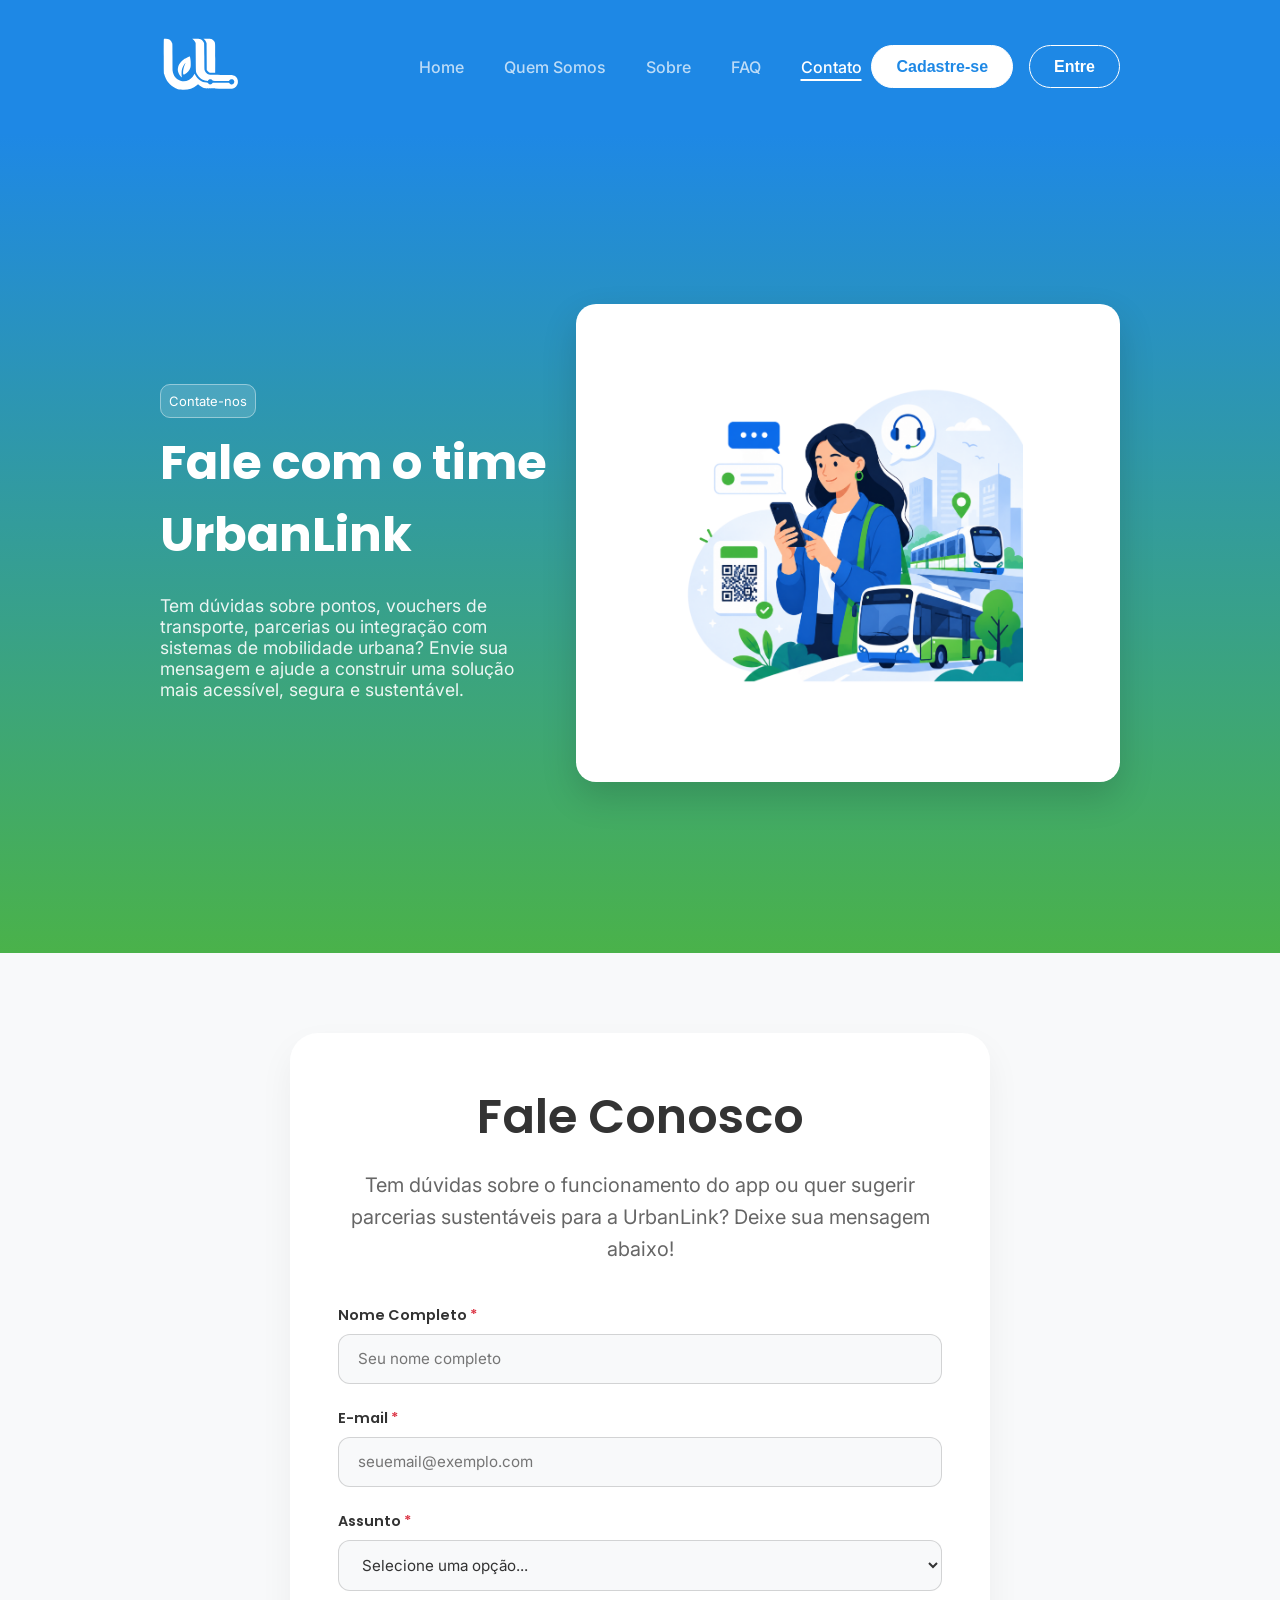
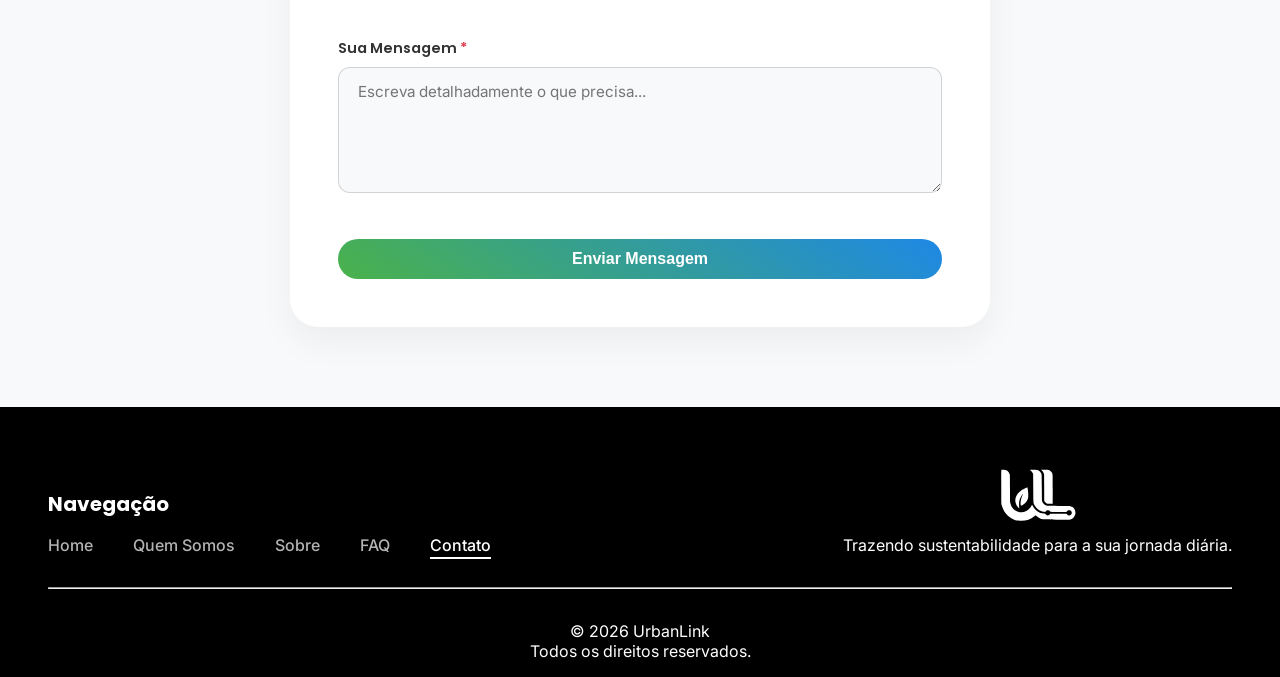
==== pages/contato.html @ 46130bcb "Merge pull request #11 from challenge2026-Andres/responsividade-home adiciona responsividade a pagin" ====
<!DOCTYPE html>
<html lang="pt-br">

<head>
  <meta charset="UTF-8" />
  <meta name="viewport" content="width=device-width, initial-scale=1.0" />
  <link rel="icon" type="image/x-icon" href="assets/logo_UrbanLink_branca.svg" />

  <!-- Estilos padrao -->
  <link rel="stylesheet" href="../css/styles.css" />

  <!-- Estilos pagina contato.html -->
  <link rel="stylesheet" href="../css/contato.css" />

  <!-- Google fonts: Poppins e Montserrat -->
  <link rel="preconnect" href="https://fonts.googleapis.com" />
  <link rel="preconnect" href="https://fonts.gstatic.com" crossorigin />
  <link
    href="https://fonts.googleapis.com/css2?family=Inter:ital,opsz,wght@0,14..32,100..900;1,14..32,100..900&family=Poppins:ital,wght@0,100;0,200;0,300;0,400;0,500;0,600;0,700;0,800;0,900;1,100;1,200;1,300;1,400;1,500;1,600;1,700;1,800;1,900&display=swap"
    rel="stylesheet" />

  <title>UrbanLink</title>
</head>

<body>
  <nav>
    <a class="logo" href="index.html">
      <img src="../assets/logo_UrbanLink_branca.svg" alt="logo da UrbanLink" />
    </a>

    <button class="menu-hamburguer" id="menu-hamburguer" aria-label="Abrir menu">
      ☰
    </button>

    <ul class="nav-links">
      <li><a href="../index.html">Home</a></li>
      <li><a href="quemSomos.html">Quem Somos</a></li>
      <li><a href="sobre.html">Sobre</a></li>
      <li><a href="faq.html">FAQ</a></li>
      <li><a href="contato.html" id="active_link">Contato</a></li>
    </ul>

    <div class="nav-buttons">
      <button class="btn-branco">Cadastre-se</button>
      <button class="btn-vazado">Entre</button>
    </div>
  </nav>

  <header>
    <div class="texto-header">
      <div class="mb-1">
        <span class="caixa-destacada">Contate-nos</span>
      </div>
      <h1>Fale com o time UrbanLink</h1>

      <p>
        Tem dúvidas sobre pontos, vouchers de transporte, parcerias ou integração
        com sistemas de mobilidade urbana? Envie sua mensagem e ajude a construir
        uma solução mais acessível, segura e sustentável.
      </p>
    </div>
    </div>
    <div class="logo-header">
      <img src="../assets/contato-page-banner.png" alt="Logo grande da UrbanLink" />
    </div>
  </header>

  <main class="contato-main">
    <section class="contato-section">
      <div class="contato-intro">
        <h1>Fale Conosco</h1>
        <p>Tem dúvidas sobre o funcionamento do app ou quer sugerir parcerias sustentáveis para a UrbanLink? Deixe sua
          mensagem abaixo!</p>
      </div>

      <div class="form-container">
        <form id="form-contato">
          <div class="form-group">
            <label for="nome">Nome Completo <span class="texto-vermelho">*</span></label>
            <input type="text" id="nome" name="nome" placeholder="Seu nome completo" required />
          </div>

          <div class="form-group">
            <label for="email">E-mail <span class="texto-vermelho">*</span></label>
            <input type="email" id="email" name="email" placeholder="seuemail@exemplo.com" required />
          </div>

          <div class="form-group">
            <label for="assunto">Assunto <span class="texto-vermelho">*</span></label>
            <select id="assunto" name="assunto" required>
              <option value="">Selecione uma opção...</option>
              <option value="duvida">Dúvidas sobre Pontuações</option>
              <option value="suporte">Suporte com Vouchers</option>
              <option value="parceria">Parcerias de Mobilidade</option>
              <option value="sugestao">Sugestões / Outros</option>
            </select>
            <span class="error-message" id="error-assunto"></span>
          </div>

          <div class="form-group">
            <label for="mensagem">Sua Mensagem <span class="texto-vermelho">*</span></label>
            <textarea id="mensagem" name="mensagem" rows="5" placeholder="Escreva detalhadamente o que precisa..."
              required></textarea>
            <span class="error-message" id="error-mensagem"></span>
          </div>

          <button type="submit" id="btn-enviar" class="btn-azul">Enviar Mensagem</button>
          <div id="form-feedback" class="feedback-box"></div>
        </form>
      </div>
    </section>
  </main>

  <footer>
    <div class="footer-container">
      <div class="footer-links">
        <h4>Navegação</h4>
        <ul class="footer-ul">
          <li><a href="../index.html">Home</a></li>
          <li><a href="quemSomos.html">Quem Somos</a></li>
          <li>
            <a href="sobre.html">Sobre</a>
          </li>
          <li><a href="faq.html">FAQ</a></li>
          <li><a href="contato.html" id="active_link_footer">Contato</a></li>
        </ul>
      </div>
      <div class="footer-info">
        <img src="../assets/logo_UrbanLink_branca.svg" alt="logo da UrbanLink" />
        <p>Trazendo sustentabilidade para a sua jornada diária.</p>
      </div>
    </div>
    <hr />
    <div class="footer-bottom">
      <p>&copy; 2026 UrbanLink</p>
      <p>Todos os direitos reservados.</p>
    </div>
  </footer>
</body>

</html>
---- css/styles.css ----
/* RESET BÁSICO */
* {
    margin: 0;
    padding: 0;
    box-sizing: border-box;
}

html,
body {
    width: 100%;
    min-height: 100vh;
}

/* VARIÁVEIS DE TEMA (:root) */
:root {
    /* Paleta de Cores Primárias */
    --color-green-light: #8cc63f;
    --color-green-primary: #4ab24a;
    --color-blue-primary: #1e88e5;
    --color-blue-dark: #1565c0;

    /* Cores de Fundo */
    --color-bg-main: #f8f9fa;
    /* Fundo geral da página */
    --color-bg-card: #ffffff;
    /* Fundo para cards */
    --color-bg-dark: #121212;
    --color-card-soft: #eef8e6;
    /* Fundo para footer */

    /* Cores de Texto */
    --color-text-main: #333333;
    /* Texto principal */
    --color-text-muted: #666666;
    /* Texto secundário */
    --color-text-light: #ffffff;
    /* Texto sobre fundos escuros */

    /* Cores de Feedback / Ações */
    --color-success: #28a745;
    --color-warning: #ffc107;
    --color-danger: #dc3545;

    /* Tipografia */
    --font-text: 'Inter', sans-serif;
    /* Para parágrafos e textos gerais */
    --font-title: 'Poppins', sans-serif;
    /* Para títulos e destaques */
    --font-size-base: 20px;
    --font-size-title: 3rem;
    --font-size-subtitle: 1.1rem;
    --font-size-title-card: 2rem;
}

body {
    /* Aplicando a fonte Inter no site inteiro por padrão */
    font-family: var(--font-text);
    font-size: var(--font-size-base);
    color: var(--color-text-main);
    background-color: var(--color-bg-main);
}

h1,
h2,
h3,
h4,
h5,
h6 {
    /* aplicando a fonte Poppins somente nos títulos */
    font-family: var(--font-title);
    color: var(--color-text-main);
    font-weight: 600;
    margin-bottom: 1rem;
}

/* padding dos sections, header, etc */
header,
section {
    padding: 4rem 10rem;
}

/* Navbar */
nav {
    display: flex;
    justify-content: space-between;
    align-items: center;
    padding: 1.5rem 10rem;
    width: 100%;
    background-color: var(--color-blue-primary);
    position: relative;
}

/* logo na navbar */
.logo img {
    height: auto;
    max-height: 80px;
}

/* links de navegacao entre paginas */
.nav-links {
    display: flex;
    list-style: none;
    gap: 2.5rem;
    position: absolute;
    left: 50%;
    transform: translateX(-50%);
    top: 50%;
    transform: translate(-50%, -50%);
    font-weight: 500;
    font-size: 16px;
}

.nav-links a {
    text-decoration: none;
    color: var(--color-text-light);
    transition: 0.3s ease;
    opacity: 0.7;
}

a:hover {
    opacity: 1;
}

#active_link {
    text-decoration: underline;
    text-decoration-color: var(--color-text-light);
    text-decoration-thickness: 2px;
    text-underline-offset: 6px;
    opacity: 1;
}

/* botoes navbar */
.nav-buttons {
    display: flex;
    gap: 1rem;
}

button {
    padding: 0.7rem 1.5rem;
    border-radius: 50px;
    font-size: 1rem;
    font-weight: bold;
    cursor: pointer;
    transition: 0.3s ease
}

.btn-branco {
    background-color: var(--color-text-light);
    color: var(--color-blue-primary);
    border: 1px solid var(--color-text-light);
}

.btn-branco:hover {
    opacity: 0.9;
    transform: translateY(-1px);
}

.btn-azul {
    background-color: var(--color-blue-primary);
    color: var(--color-text-light);
    border: 1px solid var(--color-blue-primary);
}

.btn-azul:hover {
    opacity: 0.9;
    transform: translateY(-1px);
}

.btn-vazado {
    background-color: transparent;
    color: var(--color-text-light);
    border: 1px solid var(--color-text-light);
}

.btn-vazado:hover {
    background-color: var(--color-text-light);
    color: var(--color-blue-primary);
    transform: translateY(-1px);
}

.menu-hamburguer {
    display: none;
    background-color: transparent;
    border: none;
    color: var(--color-text-light);
    font-size: 2rem;
    padding: 0;
}

/* header */
header {
    display: flex;
    align-items: center;
    justify-content: space-between;
    background: linear-gradient(180deg, var(--color-blue-primary), var(--color-green-primary));
    min-height: calc(100vh - 80px);

}

.texto-header {
    flex: 1;
    color: var(--color-text-light);
}


.texto-header h1 {
    font-size: var(--font-size-title);
    margin-bottom: 1.5rem;
    color: var(--color-text-light);
    font-weight: bold;
}

.texto-header p {
    font-size: var(--font-size-subtitle);
    opacity: 0.9;
    max-width: 90%;
}

.logo-header {
    flex: 1;
    display: flex;
    justify-content: center;
    align-items: center;
    background-color: var(--color-bg-card);
    padding: 4rem;
    border-radius: 20px;
    box-shadow: 0 15px 35px rgba(0, 0, 0, 0.15);
}

.logo-header img {
    width: 100%;
    max-width: 350px;
    height: auto;
}

/* footer */

footer {
    background-color: #000;
    color: var(--color-text-light);
    padding: 3rem 3rem 1rem;
}

.footer-container {
    display: flex;
    justify-content: space-between;
    align-items: end;
}

.footer-links h4 {
    color: var(--color-text-light);
    font-weight: bold;
}

.footer-ul {
    display: flex;
    list-style: none;
    gap: 2.5rem;
    font-weight: 500;
    font-size: 16px;
}

.footer-ul a {

    text-decoration: none;
    color: var(--color-text-light);
    transition: 0.3s ease;
    opacity: 0.7;

}

.footer-ul a:hover {
    opacity: 1;
}

#active_link_footer {
    text-decoration: underline;
    text-decoration-color: var(--color-text-light);
    text-decoration-thickness: 2px;
    text-underline-offset: 6px;
    opacity: 1;
}

.footer-info {
    display: flex;
    flex-direction: column;
    font-size: 16px;

}

.footer-info img {
    max-height: 80px;
}

footer hr {
    margin: 2rem 0;
}

.footer-bottom {
    text-align: center;
    font-size: 16px;
}

.caixa-destacada {
    background-color: rgba(255, 255, 255, 0.15);
    padding: 0.5rem;
    font-size: small;
    border-radius: 10px;
    border-color: rgba(255, 255, 255, 0.4);
    border-style: solid;
    border-width: 1px;
}

.mb-1 {
    margin-bottom: 1rem;
}

.texto-vermelho {
    color: var(--color-danger);
}

@media (max-width: 1200px) {

    header,
    section {
        padding: 4rem 4rem;
    }

    nav {
        padding: 1.5rem 4rem;
    }

    /* header */

    .texto-header h1 {
        margin-bottom: 1rem;
    }

}

/* RESPONSIVIDADE GERAL */

/* Notebook menor */
@media (max-width: 1200px) {
    :root {
        --font-size-base: 18px;
        --font-size-title: 2.4rem;
        --font-size-title-card: 1.8rem;
    }

    header,
    section {
        padding: 4rem 4rem;
    }

    nav {
        padding: 1.5rem 4rem;
    }

    .nav-links {
        gap: 1.5rem;
        font-size: 14px;
    }

    .logo img {
        max-height: 65px;
    }

    .nav-buttons {
        gap: 0.5rem;
    }

    button {
        padding: 0.65rem 1.1rem;
        font-size: 0.9rem;
    }

    .logo-header {
        padding: 3rem;
    }

    .logo-header img {
        max-width: 300px;
    }
}

/* Tablet */
@media (max-width: 900px) {
    :root {
        --font-size-base: 17px;
        --font-size-title: 2.2rem;
        --font-size-subtitle: 1rem;
        --font-size-title-card: 1.7rem;
    }

    nav {
        padding: 1.2rem 2rem;
    }

    header {
        flex-direction: column;
        text-align: center;
        gap: 2.5rem;
        min-height: auto;
        padding: 4rem 2rem;
    }

    .texto-header p {
        max-width: 100%;
    }

    .logo-header {
        width: 100%;
        max-width: 480px;
        padding: 2.5rem;
    }

    .footer-container {
        flex-direction: column;
        align-items: flex-start;
        gap: 2rem;
    }

    .footer-ul {
        flex-wrap: wrap;
        gap: 1.2rem;
    }
}

/* Celular */
@media (max-width: 600px) {
    :root {
        --font-size-base: 16px;
        --font-size-title: 2rem;
        --font-size-subtitle: 1rem;
        --font-size-title-card: 1.6rem;
    }

    header,
    section {
        padding: 3rem 1.5rem;
    }

    nav {
        padding: 1rem 1.5rem;
    }

    .logo img {
        max-height: 50px;
    }

    .menu-hamburguer {
        display: block;
    }

    .nav-buttons {
        display: none;
    }

    .nav-links {
        display: none;
        position: absolute;
        top: 100%;
        left: 0;
        transform: none;
        width: 100%;
        background-color: var(--color-blue-primary);
        flex-direction: column;
        align-items: center;
        gap: 1.2rem;
        padding: 1.5rem 0;
        font-size: 16px;
        z-index: 10;
    }

    .nav-links.active {
        display: flex;
    }

    .texto-header h1 {
        line-height: 1.15;
    }

    .logo-header {
        padding: 2rem;
    }

    .logo-header img {
        max-width: 240px;
    }

    footer {
        padding: 3rem 1.5rem 1rem;
    }

    .footer-ul {
        flex-direction: column;
        gap: 0.8rem;
    }

    .footer-info img {
        max-height: 60px;
    }
}
---- css/contato.css ----
.contato-main {
    background-color: var(--color-bg-main);
    min-height: calc(100vh - 160px);
    display: flex;
    justify-content: center;
    align-items: center;
    padding: 5rem 10rem;
}

.contato-section {
    background-color: var(--color-bg-card);
    width: 100%;
    max-width: 700px;
    padding: 3rem;
    border-radius: 28px;
    box-shadow: 0 15px 35px rgba(0, 0, 0, 0.05);
}

.contato-intro {
    text-align: center;
    margin-bottom: 2.5rem;
}

.contato-intro h1 {
    font-family: "Poppins", sans-serif;
    color: var(--color-text-main);
    font-size: var(--font-size-title);
    margin-bottom: 1rem;
}

.contato-intro p {
    font-family: "Inter", sans-serif;
    color: var(--color-text-muted);
    font-size: var(--font-size-paragraph);
    line-height: 1.6;
}

.form-group {
    display: flex;
    flex-direction: column;
    margin-bottom: 1.5rem;
}

.form-group label {
    font-family: "Poppins", sans-serif;
    font-weight: 600;
    font-size: 0.9rem;
    color: var(--color-text-main);
    margin-bottom: 0.5rem;
}

.form-group input,
.form-group select,
.form-group textarea {
    font-family: "Inter", sans-serif;
    padding: 0.9rem 1.2rem;
    border: 1px solid #00000027;
    border-radius: 12px;
    font-size: 0.95rem;
    color: var(--color-text-main);
    background-color: var(--color-bg-main);
    transition: all 0.3s ease;
    width: 100%;
}

.form-group input:focus,
.form-group select:focus,
.form-group textarea:focus {
    outline: none;
    border-color: var(--color-blue-primary);
    box-shadow: 0 0 0 4px rgba(30, 136, 229, 0.15);
    background-color: var(--color-bg-card);
}

.error-message {
    font-family: "Inter", sans-serif;
    color: var(--color-error);
    font-size: 0.8rem;
    margin-top: 0.4rem;
    font-weight: 500;
    min-height: 1rem;
}

#btn-enviar {
    width: 100%;
    background: linear-gradient(-145deg, var(--color-blue-primary), var(--color-green-primary));
    border: none;
}

.feedback-box {
    font-family: "Inter", sans-serif;
    margin-top: 1.5rem;
    padding: 1rem;
    border-radius: 12px;
    text-align: center;
    font-weight: 600;
    display: none;
}

.feedback-box.success {
    display: block;
    background-color: #eef8e6;
    color: var(--color-success);
    border: 1px solid var(--color-success);
}

.feedback-box.error {
    display: block;
    background-color: #fde8e8;
    color: var(--color-error);
    border: 1px solid var(--color-error);
}

@media (max-width: 1024px) {
    .contato-main {
        padding: 4rem 5rem;
    }
}

@media (max-width: 768px) {
    .contato-main {
        padding: 3rem 2rem;
    }

    .contato-section {
        padding: 2rem;
    }
}

@media (max-width: 480px) {
    .contato-main {
        padding: 2rem 1rem;
    }

    .contato-section {
        padding: 1.5rem 1.2rem;
        border-radius: 20px;
    }

    .contato-intro h1 {
        font-size: 1.8rem;
    }

    .form-group input,
    .form-group select,
    .form-group textarea {
        padding: 0.8rem 1rem;
    }
}
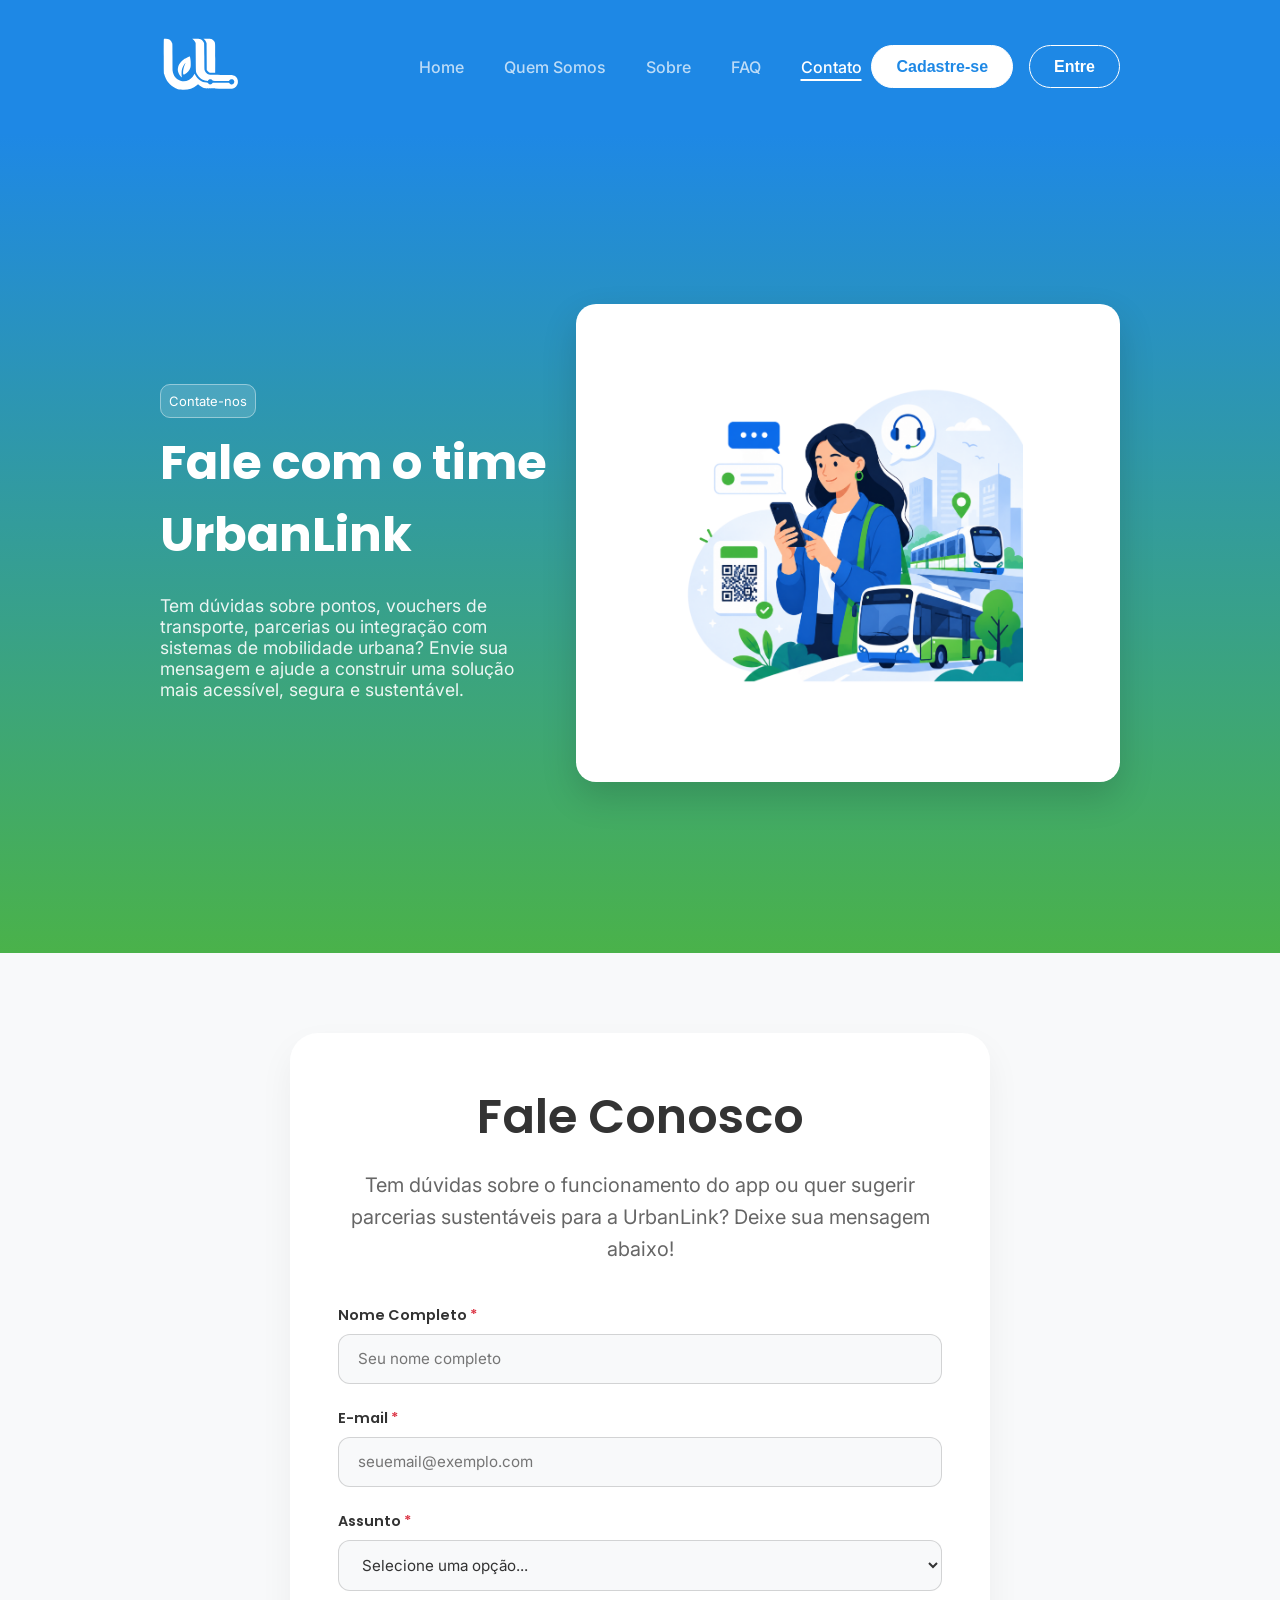
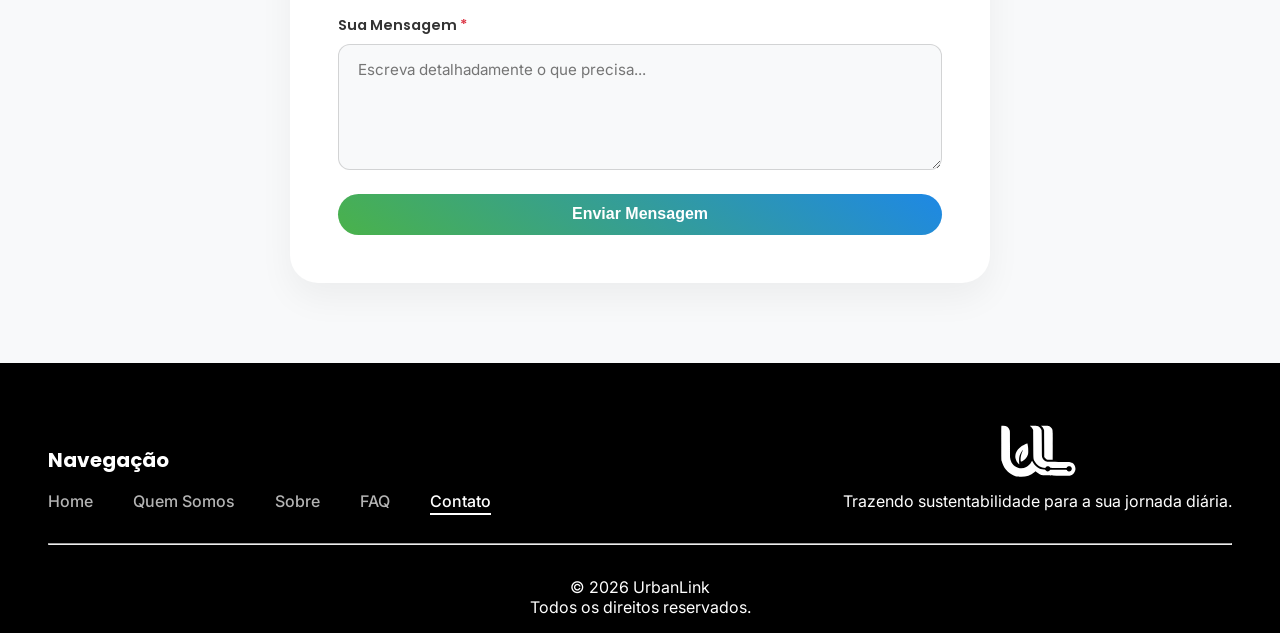
==== commit d4573ccb: "Merge pull request #14 from challenge2026-Andres/responsividade-contato adiciona responsividade da p" ====
--- a/pages/contato.html
+++ b/pages/contato.html
@@ -24,7 +24,7 @@
 
 <body>
   <nav>
-    <a class="logo" href="index.html">
+    <a class="logo" href="../index.html">
       <img src="../assets/logo_UrbanLink_branca.svg" alt="logo da UrbanLink" />
     </a>
 
@@ -32,7 +32,7 @@
       ☰
     </button>
 
-    <ul class="nav-links">
+    <ul class="nav-links" id="nav-links">
       <li><a href="../index.html">Home</a></li>
       <li><a href="quemSomos.html">Quem Somos</a></li>
       <li><a href="sobre.html">Sobre</a></li>
@@ -58,7 +58,6 @@
         com sistemas de mobilidade urbana? Envie sua mensagem e ajude a construir
         uma solução mais acessível, segura e sustentável.
       </p>
-    </div>
     </div>
     <div class="logo-header">
       <img src="../assets/contato-page-banner.png" alt="Logo grande da UrbanLink" />
--- a/css/contato.css
+++ b/css/contato.css
@@ -72,78 +72,96 @@
     background-color: var(--color-bg-card);
 }
 
-.error-message {
-    font-family: "Inter", sans-serif;
-    color: var(--color-error);
-    font-size: 0.8rem;
-    margin-top: 0.4rem;
-    font-weight: 500;
-    min-height: 1rem;
-}
-
 #btn-enviar {
     width: 100%;
     background: linear-gradient(-145deg, var(--color-blue-primary), var(--color-green-primary));
     border: none;
 }
 
-.feedback-box {
-    font-family: "Inter", sans-serif;
-    margin-top: 1.5rem;
-    padding: 1rem;
-    border-radius: 12px;
-    text-align: center;
-    font-weight: 600;
-    display: none;
-}
+/* RESPONSIVIDADE CONTATO */
 
-.feedback-box.success {
-    display: block;
-    background-color: #eef8e6;
-    color: var(--color-success);
-    border: 1px solid var(--color-success);
-}
+/* Notebook menor */
+@media (max-width: 1200px) {
+    .contato-main {
+        padding: 5rem 4rem;
+    }
 
-.feedback-box.error {
-    display: block;
-    background-color: #fde8e8;
-    color: var(--color-error);
-    border: 1px solid var(--color-error);
-}
-
-@media (max-width: 1024px) {
-    .contato-main {
-        padding: 4rem 5rem;
+    .contato-section {
+        max-width: 680px;
     }
 }
 
-@media (max-width: 768px) {
+/* Tablet */
+@media (max-width: 900px) {
     .contato-main {
-        padding: 3rem 2rem;
+        min-height: auto;
+        padding: 4rem 2rem;
+        align-items: flex-start;
     }
 
     .contato-section {
-        padding: 2rem;
+        max-width: 100%;
+        padding: 2.5rem;
+    }
+
+    .contato-intro {
+        margin-bottom: 2rem;
+    }
+
+    .contato-intro h1 {
+        font-size: var(--font-size-title);
     }
 }
 
-@media (max-width: 480px) {
+/* Celular */
+@media (max-width: 600px) {
     .contato-main {
-        padding: 2rem 1rem;
+        padding: 3rem 1.5rem;
     }
 
     .contato-section {
-        padding: 1.5rem 1.2rem;
+        padding: 1.5rem;
         border-radius: 20px;
+    }
+
+    .contato-intro {
+        text-align: left;
+        margin-bottom: 2rem;
     }
 
     .contato-intro h1 {
         font-size: 1.8rem;
+        line-height: 1.2;
+    }
+
+    .contato-intro p {
+        font-size: 1rem;
+        line-height: 1.5;
+    }
+
+    .form-group {
+        margin-bottom: 1.2rem;
+    }
+
+    .form-group label {
+        font-size: 0.85rem;
     }
 
     .form-group input,
     .form-group select,
     .form-group textarea {
         padding: 0.8rem 1rem;
+        font-size: 0.9rem;
+        border-radius: 10px;
     }
-}+
+    #btn-enviar {
+        padding: 0.85rem 1rem;
+        font-size: 0.95rem;
+    }
+
+    .feedback-box {
+        font-size: 0.9rem;
+        padding: 0.9rem;
+    }
+}
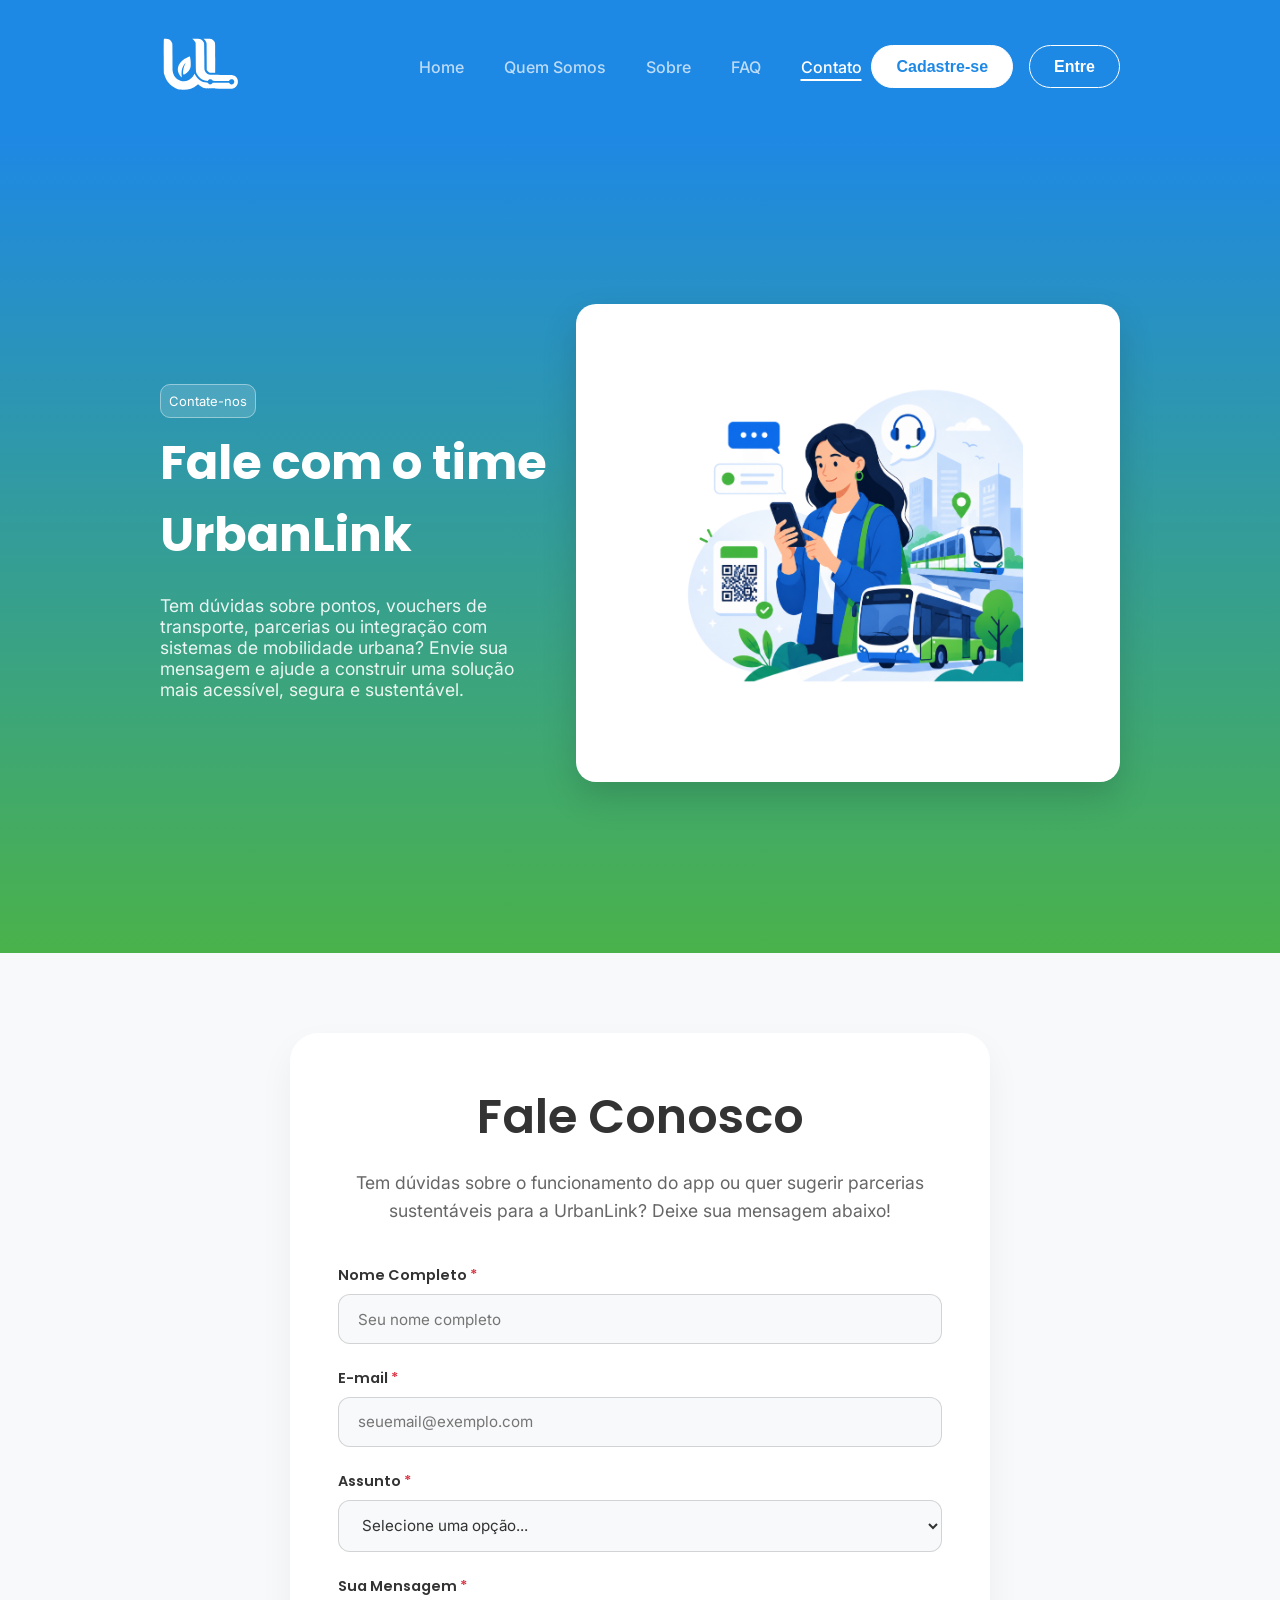
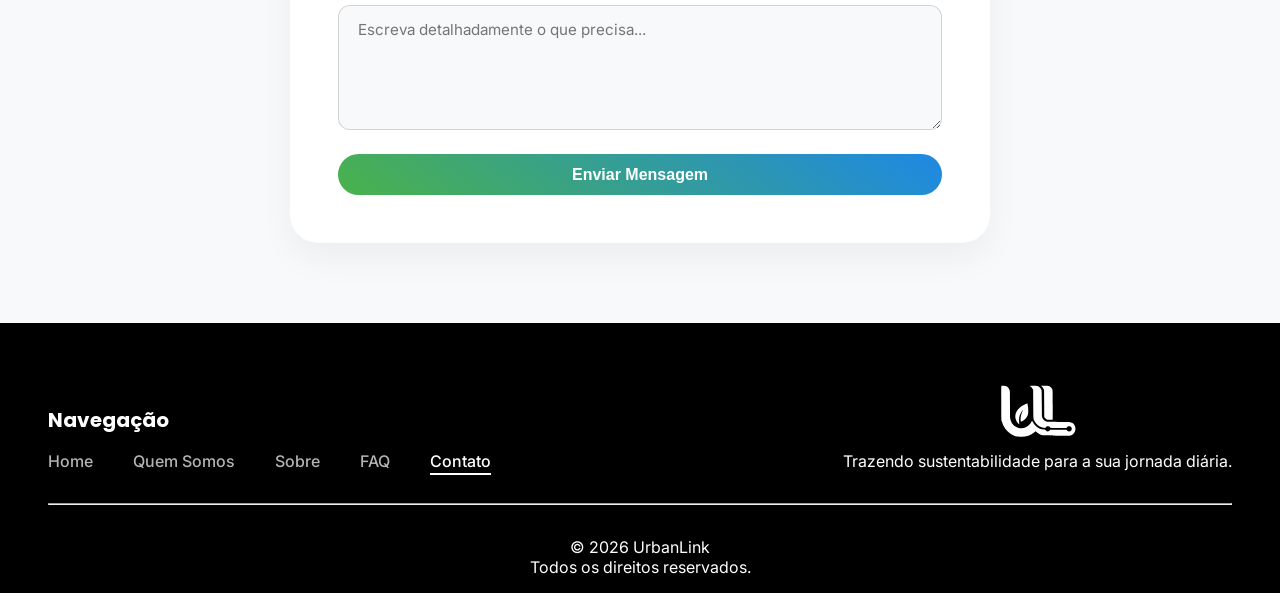
==== commit 185f0cd4: "adiciona validacao no form de contato" ====
--- a/pages/contato.html
+++ b/pages/contato.html
@@ -4,7 +4,7 @@
 <head>
   <meta charset="UTF-8" />
   <meta name="viewport" content="width=device-width, initial-scale=1.0" />
-  <link rel="icon" type="image/x-icon" href="assets/logo_UrbanLink_branca.svg" />
+  <link rel="icon" type="image/x-icon" href="../assets/logosUrbanLink/logo_UrbanLink_branca.svg" />
 
   <!-- Estilos padrao -->
   <link rel="stylesheet" href="../css/styles.css" />
@@ -25,7 +25,7 @@
 <body>
   <nav>
     <a class="logo" href="../index.html">
-      <img src="../assets/logo_UrbanLink_branca.svg" alt="logo da UrbanLink" />
+      <img src="../assets/logosUrbanLink/logo_UrbanLink_branca.svg" alt="logo da UrbanLink" />
     </a>
 
     <button class="menu-hamburguer" id="menu-hamburguer" aria-label="Abrir menu">
@@ -60,7 +60,8 @@
       </p>
     </div>
     <div class="logo-header">
-      <img src="../assets/contato-page-banner.png" alt="Logo grande da UrbanLink" />
+      <img src="../assets/banners/contato-page-banner.png"
+        alt="Ilustração de atendimento digital da UrbanLink com mensagens, celular e mobilidade urbana" />
     </div>
   </header>
 
@@ -77,6 +78,7 @@
           <div class="form-group">
             <label for="nome">Nome Completo <span class="texto-vermelho">*</span></label>
             <input type="text" id="nome" name="nome" placeholder="Seu nome completo" required />
+            <span id="nome-message"></span>
           </div>
 
           <div class="form-group">
@@ -93,14 +95,14 @@
               <option value="parceria">Parcerias de Mobilidade</option>
               <option value="sugestao">Sugestões / Outros</option>
             </select>
-            <span class="error-message" id="error-assunto"></span>
           </div>
 
           <div class="form-group">
             <label for="mensagem">Sua Mensagem <span class="texto-vermelho">*</span></label>
             <textarea id="mensagem" name="mensagem" rows="5" placeholder="Escreva detalhadamente o que precisa..."
               required></textarea>
-            <span class="error-message" id="error-mensagem"></span>
+
+            <span id="message"></span>
           </div>
 
           <button type="submit" id="btn-enviar" class="btn-azul">Enviar Mensagem</button>
@@ -125,7 +127,7 @@
         </ul>
       </div>
       <div class="footer-info">
-        <img src="../assets/logo_UrbanLink_branca.svg" alt="logo da UrbanLink" />
+        <img src="../assets/logosUrbanLink/logo_UrbanLink_branca.svg" alt="Logo da UrbanLink" />
         <p>Trazendo sustentabilidade para a sua jornada diária.</p>
       </div>
     </div>
@@ -135,6 +137,8 @@
       <p>Todos os direitos reservados.</p>
     </div>
   </footer>
+  <script src="../js/script.js"></script>
+  <script src="../js/contato.js"></script>
 </body>
 
 </html>
--- a/css/styles.css
+++ b/css/styles.css
@@ -3,7 +3,9 @@
     margin: 0;
     padding: 0;
     box-sizing: border-box;
-}
+    -webkit-tap-highlight-color: transparent;
+}
+
 
 html,
 body {
@@ -285,7 +287,6 @@
     display: flex;
     flex-direction: column;
     font-size: 16px;
-
 }
 
 .footer-info img {
@@ -319,24 +320,6 @@
     color: var(--color-danger);
 }
 
-@media (max-width: 1200px) {
-
-    header,
-    section {
-        padding: 4rem 4rem;
-    }
-
-    nav {
-        padding: 1.5rem 4rem;
-    }
-
-    /* header */
-
-    .texto-header h1 {
-        margin-bottom: 1rem;
-    }
-
-}
 
 /* RESPONSIVIDADE GERAL */
 
@@ -395,6 +378,21 @@
 
     nav {
         padding: 1.2rem 2rem;
+        justify-content: space-between;
+    }
+
+    .nav-links {
+        position: relative;
+        left: 0;
+        transform: translateX(0);
+        top: 0;
+        transform: translate(0);
+        font-weight: 500;
+        font-size: 16px;
+    }
+
+    .nav-buttons {
+        display: none;
     }
 
     header {
@@ -453,12 +451,9 @@
         display: block;
     }
 
-    .nav-buttons {
-        display: none;
-    }
-
+    /* pesquisa para saber como faz animacaozinha de menu "crescendo"  */
     .nav-links {
-        display: none;
+        display: flex;
         position: absolute;
         top: 100%;
         left: 0;
@@ -468,13 +463,20 @@
         flex-direction: column;
         align-items: center;
         gap: 1.2rem;
+        z-index: 10;
+
+        max-height: 0;
+        opacity: 0;
+        overflow: hidden;
+        padding: 0;
+
+        transition: max-height 0.35s ease, opacity 0.25s ease, padding 0.3s ease;
+    }
+
+    .nav-links.active {
+        max-height: 320px;
+        opacity: 1;
         padding: 1.5rem 0;
-        font-size: 16px;
-        z-index: 10;
-    }
-
-    .nav-links.active {
-        display: flex;
     }
 
     .texto-header h1 {
@@ -498,6 +500,11 @@
         gap: 0.8rem;
     }
 
+    .footer-info {
+        margin: 0 auto;
+        text-align: center;
+    }
+
     .footer-info img {
         max-height: 60px;
     }
--- a/css/contato.css
+++ b/css/contato.css
@@ -31,7 +31,7 @@
 .contato-intro p {
     font-family: "Inter", sans-serif;
     color: var(--color-text-muted);
-    font-size: var(--font-size-paragraph);
+    font-size: var(--font-size-subtitle);
     line-height: 1.6;
 }
 
@@ -76,6 +76,19 @@
     width: 100%;
     background: linear-gradient(-145deg, var(--color-blue-primary), var(--color-green-primary));
     border: none;
+}
+
+#message {
+    color: var(--color-success);
+}
+
+#nome-message{
+    color: var(--color-danger);
+}
+
+#message, #nome-message{
+    text-align: center;
+    font-size: 1rem;
 }
 
 /* RESPONSIVIDADE CONTATO */
@@ -164,4 +177,4 @@
         font-size: 0.9rem;
         padding: 0.9rem;
     }
-}
+}
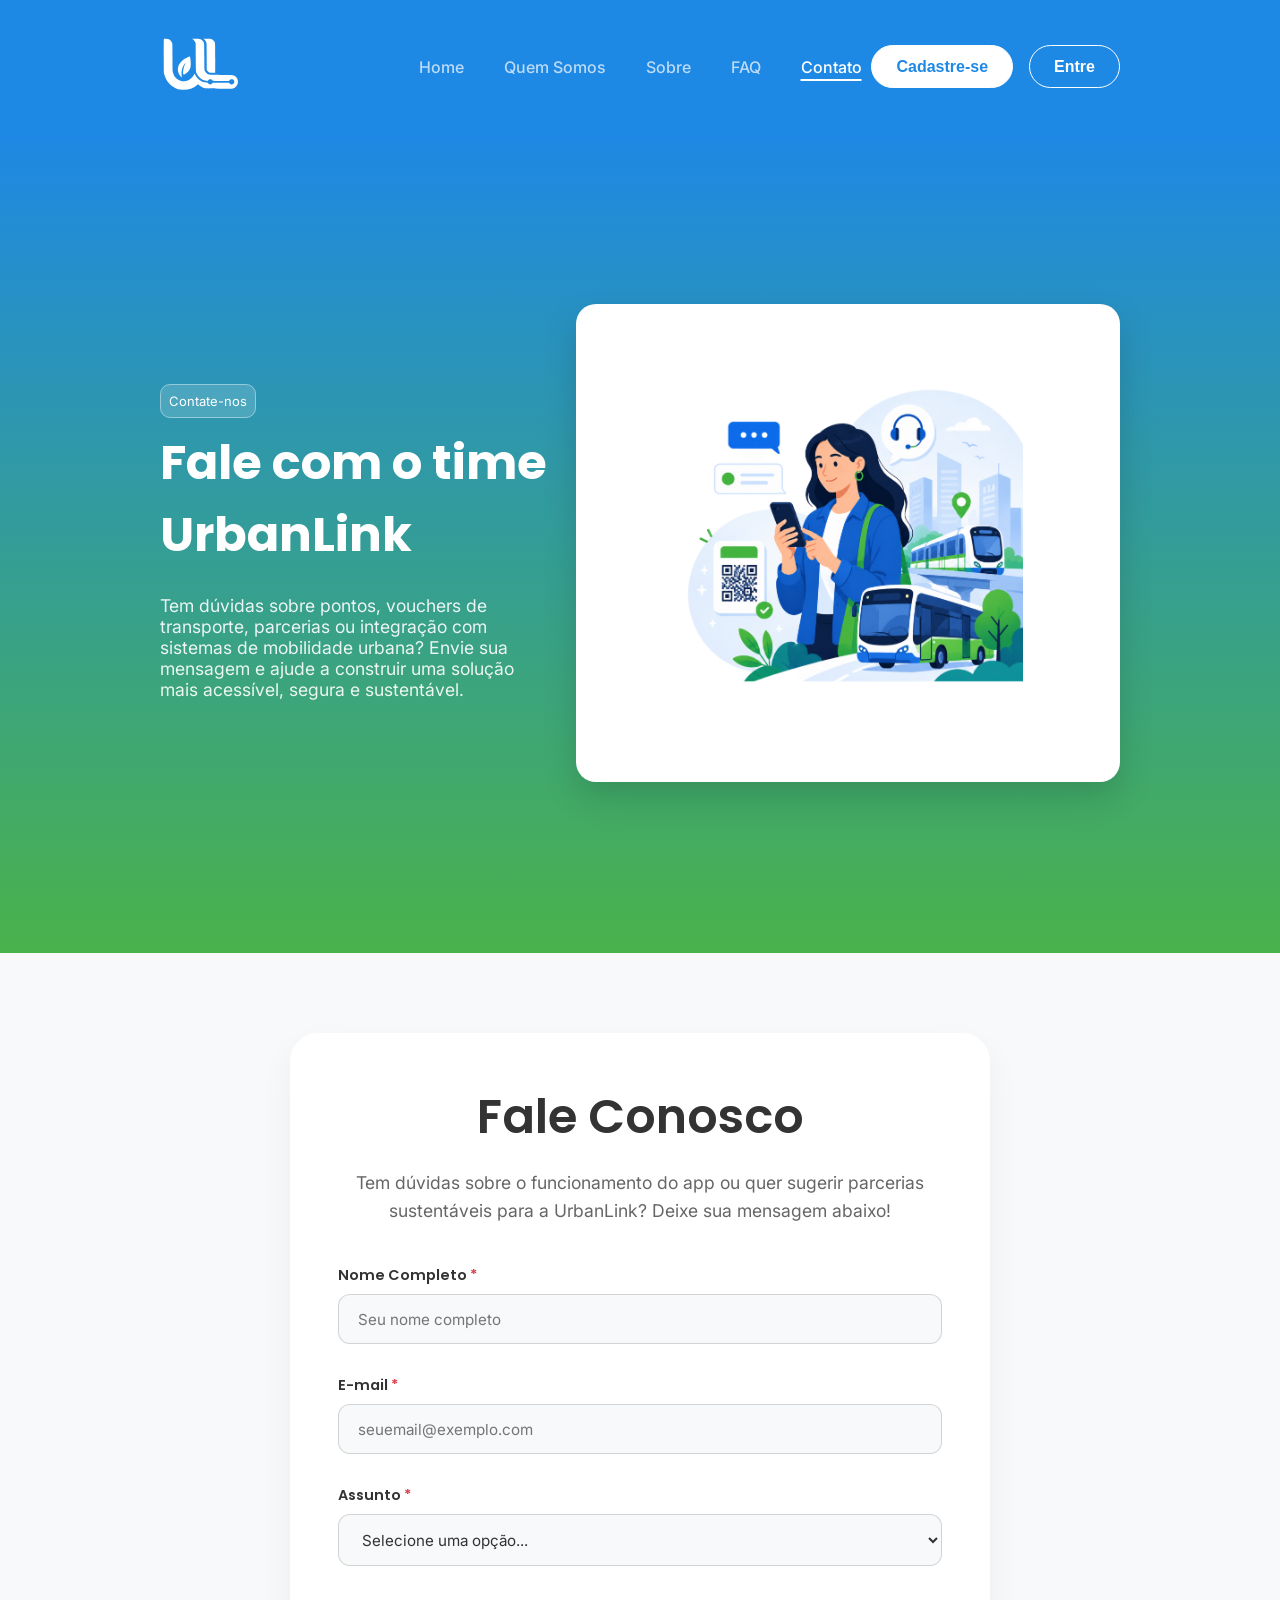
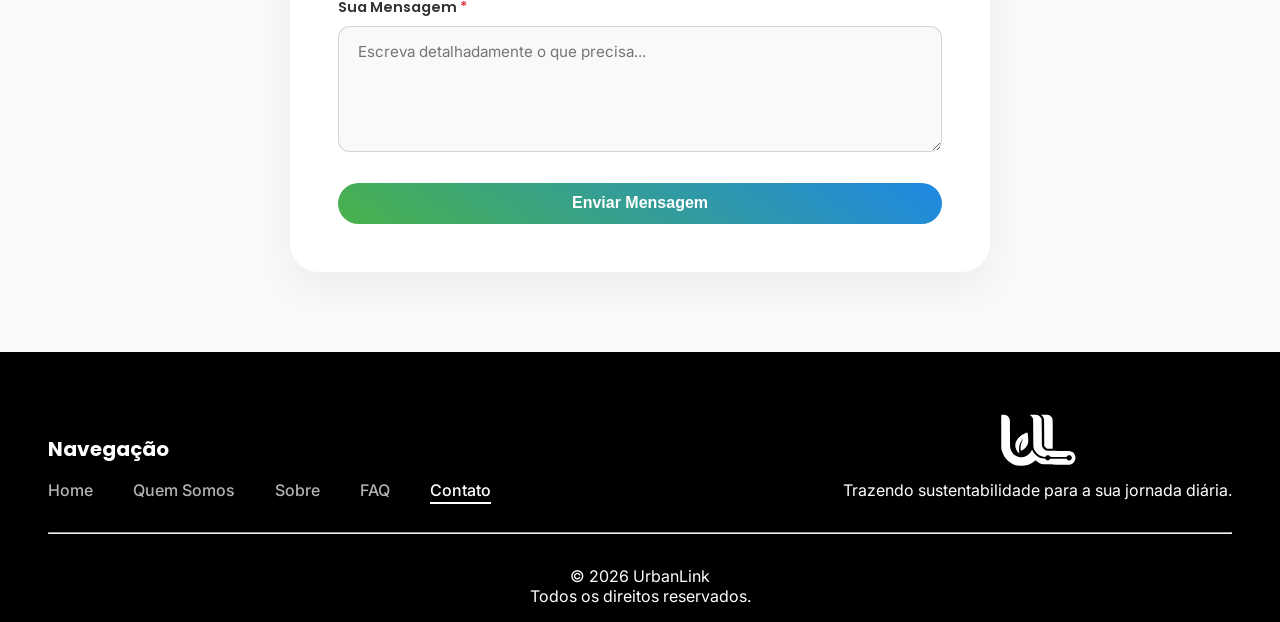
==== commit 1ea1aef4: "aprimora formulario de contato e faq" ====
--- a/pages/contato.html
+++ b/pages/contato.html
@@ -68,13 +68,13 @@
   <main class="contato-main">
     <section class="contato-section">
       <div class="contato-intro">
-        <h1>Fale Conosco</h1>
+        <h2>Fale Conosco</h2>
         <p>Tem dúvidas sobre o funcionamento do app ou quer sugerir parcerias sustentáveis para a UrbanLink? Deixe sua
           mensagem abaixo!</p>
       </div>
 
       <div class="form-container">
-        <form id="form-contato">
+        <form id="form-contato" novalidate>
           <div class="form-group">
             <label for="nome">Nome Completo <span class="texto-vermelho">*</span></label>
             <input type="text" id="nome" name="nome" placeholder="Seu nome completo" required />
@@ -84,6 +84,7 @@
           <div class="form-group">
             <label for="email">E-mail <span class="texto-vermelho">*</span></label>
             <input type="email" id="email" name="email" placeholder="seuemail@exemplo.com" required />
+            <span id="email-message"></span>
           </div>
 
           <div class="form-group">
@@ -95,6 +96,7 @@
               <option value="parceria">Parcerias de Mobilidade</option>
               <option value="sugestao">Sugestões / Outros</option>
             </select>
+            <span id="assunto-message"></span>
           </div>
 
           <div class="form-group">
@@ -102,7 +104,7 @@
             <textarea id="mensagem" name="mensagem" rows="5" placeholder="Escreva detalhadamente o que precisa..."
               required></textarea>
 
-            <span id="message"></span>
+            <span id="mensagem-message"></span>
           </div>
 
           <button type="submit" id="btn-enviar" class="btn-azul">Enviar Mensagem</button>
@@ -141,4 +143,4 @@
   <script src="../js/contato.js"></script>
 </body>
 
-</html>+</html>
--- a/css/contato.css
+++ b/css/contato.css
@@ -21,7 +21,7 @@
     margin-bottom: 2.5rem;
 }
 
-.contato-intro h1 {
+.contato-intro h2 {
     font-family: "Poppins", sans-serif;
     color: var(--color-text-main);
     font-size: var(--font-size-title);
@@ -78,17 +78,40 @@
     border: none;
 }
 
-#message {
-    color: var(--color-success);
-}
-
-#nome-message{
+#nome-message,
+#email-message,
+#assunto-message,
+#mensagem-message {
     color: var(--color-danger);
-}
-
-#message, #nome-message{
+    margin-top: 0.45rem;
+}
+
+#nome-message,
+#email-message,
+#assunto-message,
+#mensagem-message,
+.feedback-box {
     text-align: center;
     font-size: 1rem;
+}
+
+.feedback-box {
+    margin-top: 1rem;
+    padding: 0.9rem 1rem;
+    border-radius: 12px;
+    display: none;
+}
+
+.feedback-success {
+    display: block;
+    color: var(--color-success);
+    background-color: color-mix(in srgb, var(--color-success) 12%, white);
+}
+
+.feedback-error {
+    display: block;
+    color: var(--color-danger);
+    background-color: color-mix(in srgb, var(--color-danger) 12%, white);
 }
 
 /* RESPONSIVIDADE CONTATO */
@@ -121,7 +144,7 @@
         margin-bottom: 2rem;
     }
 
-    .contato-intro h1 {
+    .contato-intro h2 {
         font-size: var(--font-size-title);
     }
 }
@@ -142,7 +165,7 @@
         margin-bottom: 2rem;
     }
 
-    .contato-intro h1 {
+    .contato-intro h2 {
         font-size: 1.8rem;
         line-height: 1.2;
     }
@@ -177,4 +200,4 @@
         font-size: 0.9rem;
         padding: 0.9rem;
     }
-}+}
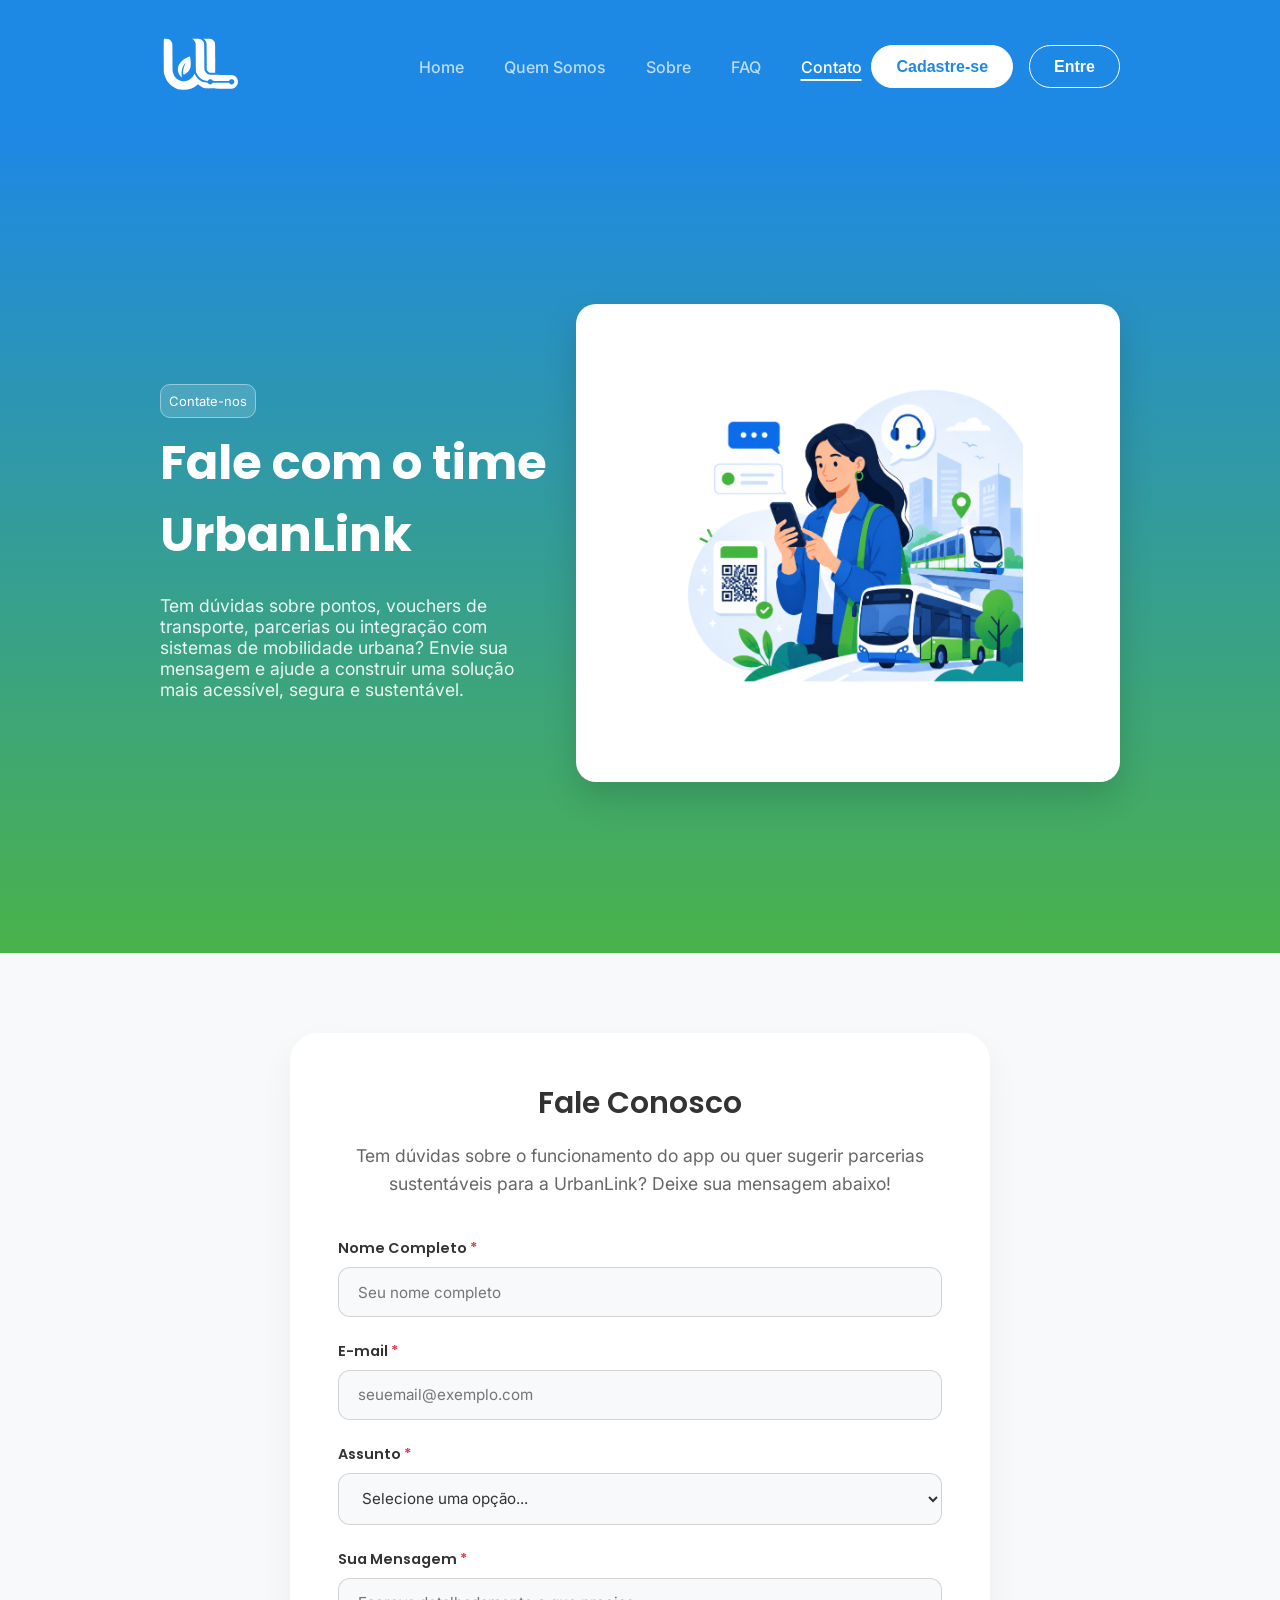
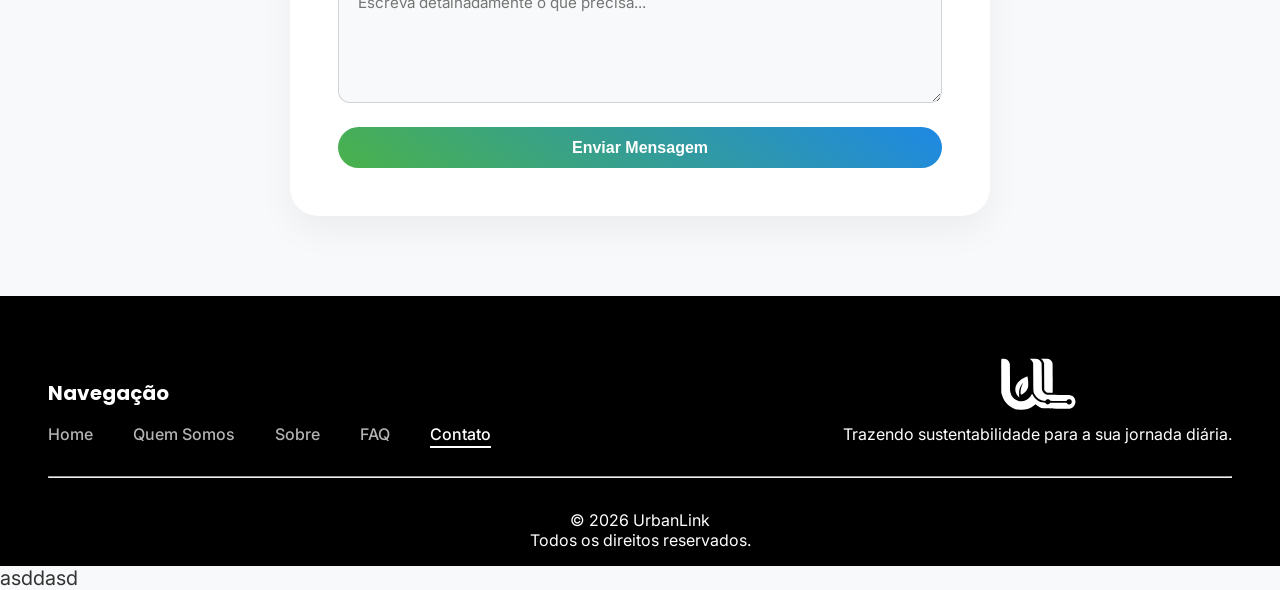
==== commit 195f86cc: "teste" ====
--- a/pages/contato.html
+++ b/pages/contato.html
@@ -4,7 +4,7 @@
 <head>
   <meta charset="UTF-8" />
   <meta name="viewport" content="width=device-width, initial-scale=1.0" />
-  <link rel="icon" type="image/x-icon" href="../assets/logosUrbanLink/logo_UrbanLink_branca.svg" />
+  <link rel="icon" type="image/x-icon" href="assets/logo_UrbanLink_branca.svg" />
 
   <!-- Estilos padrao -->
   <link rel="stylesheet" href="../css/styles.css" />
@@ -25,7 +25,7 @@
 <body>
   <nav>
     <a class="logo" href="../index.html">
-      <img src="../assets/logosUrbanLink/logo_UrbanLink_branca.svg" alt="logo da UrbanLink" />
+      <img src="../assets/logo_UrbanLink_branca.svg" alt="logo da UrbanLink" />
     </a>
 
     <button class="menu-hamburguer" id="menu-hamburguer" aria-label="Abrir menu">
@@ -60,31 +60,28 @@
       </p>
     </div>
     <div class="logo-header">
-      <img src="../assets/banners/contato-page-banner.png"
-        alt="Ilustração de atendimento digital da UrbanLink com mensagens, celular e mobilidade urbana" />
+      <img src="../assets/contato-page-banner.png" alt="Logo grande da UrbanLink" />
     </div>
   </header>
 
   <main class="contato-main">
     <section class="contato-section">
       <div class="contato-intro">
-        <h2>Fale Conosco</h2>
+        <h1>Fale Conosco</h1>
         <p>Tem dúvidas sobre o funcionamento do app ou quer sugerir parcerias sustentáveis para a UrbanLink? Deixe sua
           mensagem abaixo!</p>
       </div>
 
       <div class="form-container">
-        <form id="form-contato" novalidate>
+        <form id="form-contato">
           <div class="form-group">
             <label for="nome">Nome Completo <span class="texto-vermelho">*</span></label>
             <input type="text" id="nome" name="nome" placeholder="Seu nome completo" required />
-            <span id="nome-message"></span>
           </div>
 
           <div class="form-group">
             <label for="email">E-mail <span class="texto-vermelho">*</span></label>
             <input type="email" id="email" name="email" placeholder="seuemail@exemplo.com" required />
-            <span id="email-message"></span>
           </div>
 
           <div class="form-group">
@@ -96,15 +93,14 @@
               <option value="parceria">Parcerias de Mobilidade</option>
               <option value="sugestao">Sugestões / Outros</option>
             </select>
-            <span id="assunto-message"></span>
+            <span class="error-message" id="error-assunto"></span>
           </div>
 
           <div class="form-group">
             <label for="mensagem">Sua Mensagem <span class="texto-vermelho">*</span></label>
             <textarea id="mensagem" name="mensagem" rows="5" placeholder="Escreva detalhadamente o que precisa..."
               required></textarea>
-
-            <span id="mensagem-message"></span>
+            <span class="error-message" id="error-mensagem"></span>
           </div>
 
           <button type="submit" id="btn-enviar" class="btn-azul">Enviar Mensagem</button>
@@ -129,7 +125,7 @@
         </ul>
       </div>
       <div class="footer-info">
-        <img src="../assets/logosUrbanLink/logo_UrbanLink_branca.svg" alt="Logo da UrbanLink" />
+        <img src="../assets/logo_UrbanLink_branca.svg" alt="logo da UrbanLink" />
         <p>Trazendo sustentabilidade para a sua jornada diária.</p>
       </div>
     </div>
@@ -140,7 +136,6 @@
     </div>
   </footer>
   <script src="../js/script.js"></script>
-  <script src="../js/contato.js"></script>
 </body>
-
-</html>
+asddasd
+</html>
--- a/css/styles.css
+++ b/css/styles.css
@@ -320,6 +320,161 @@
     color: var(--color-danger);
 }
 
+/* Componente compartilhado: tabs e cards em carrossel */
+.como-funciona {
+    --card-min-width: 800px;
+    --card-min-height: 500px;
+    --card-img-box-size: 9rem;
+    --card-img-size: 4.2rem;
+    display: flex;
+    flex-direction: column;
+    justify-content: center;
+    min-height: 100vh;
+    padding: 5rem 0 5rem 10rem;
+    overflow: hidden;
+    background-color: var(--color-bg-main);
+}
+
+.como-funciona-tabs {
+    display: flex;
+    align-items: center;
+    gap: 0.7rem;
+    margin-bottom: 1rem;
+    flex-wrap: wrap;
+}
+
+.como-funciona-tabs span {
+    font-size: var(--font-size-subtitle);
+    font-weight: bold;
+    text-transform: uppercase;
+    color: var(--color-text-main);
+}
+
+.tab {
+    border: 1px solid #00000027;
+    background-color: var(--color-bg-card);
+    color: var(--color-text-muted);
+    padding: 0.45rem 0.8rem;
+    border-radius: 10px;
+    font-size: 0.75rem;
+}
+
+.tab.active {
+    background-color: color-mix(in srgb, var(--color-green-primary) 18%, white);
+    border-color: var(--color-green-primary);
+    color: var(--color-text-main);
+}
+
+.cards-container {
+    display: flex;
+    gap: 1.5rem;
+    overflow-x: auto;
+    padding: 1rem 10rem 1rem 1rem;
+    scroll-behavior: smooth;
+}
+
+.cards-container::-webkit-scrollbar {
+    display: none;
+}
+
+.card {
+    min-height: var(--card-min-height);
+    min-width: var(--card-min-width);
+    border-radius: 22px;
+    padding: 2rem;
+    display: flex;
+    justify-content: space-between;
+    align-items: center;
+    gap: 2rem;
+    overflow: hidden;
+    background-color: var(--color-bg-card);
+    box-shadow: 0 5px 10px rgba(0, 0, 0, 0.12);
+}
+
+.card-content {
+    width: 50%;
+}
+
+.card h3 {
+    font-size: var(--font-size-title-card);
+    margin-bottom: 1rem;
+    color: var(--color-text-main);
+}
+
+.card p {
+    font-size: var(--font-size-subtitle);
+    color: var(--color-text-main);
+    margin-bottom: 2rem;
+}
+
+.card-links {
+    display: flex;
+    flex-direction: column;
+    gap: 0.4rem;
+}
+
+.card-links a {
+    display: flex;
+    justify-content: space-between;
+    align-items: center;
+    width: 100%;
+    padding: 0.75rem 0;
+    border-top: 1px solid #00000027;
+    color: var(--color-text-main);
+    font-size: 0.85rem;
+    font-weight: bold;
+    text-decoration: none;
+    transition: 0.3s ease;
+}
+
+.card-links a::after {
+    content: "→";
+    font-size: 1rem;
+}
+
+.card-links a:hover {
+    padding-left: 0.4rem;
+    opacity: 0.75;
+}
+
+.card-img {
+    width: var(--card-img-box-size);
+    height: var(--card-img-box-size);
+    flex-shrink: 0;
+    padding: 0;
+    border-radius: 20px;
+    display: flex;
+    align-items: center;
+    justify-content: center;
+}
+
+.card-img img {
+    width: var(--card-img-size);
+    height: var(--card-img-size);
+    object-fit: contain;
+    filter: brightness(0);
+}
+
+.colorCard-1 {
+    background-color: #E6F1FB;
+}
+
+.colorCard-2 {
+    background-color: #EAF3DE;
+}
+
+.colorCard-3 {
+    background-color: #E1F5EE;
+}
+
+.colorCard-4 {
+    background-color: #FAEEDA;
+}
+
+.colorCard-5 {
+    background-color: #E9E6FB;
+}
+
 
 /* RESPONSIVIDADE GERAL */
 
@@ -451,7 +606,7 @@
         display: block;
     }
 
-    /* pesquisa para saber como faz animacaozinha de menu "crescendo"  */
+    /* Transicao do menu mobile ao abrir e fechar */
     .nav-links {
         display: flex;
         position: absolute;
@@ -508,4 +663,4 @@
     .footer-info img {
         max-height: 60px;
     }
-}+}
